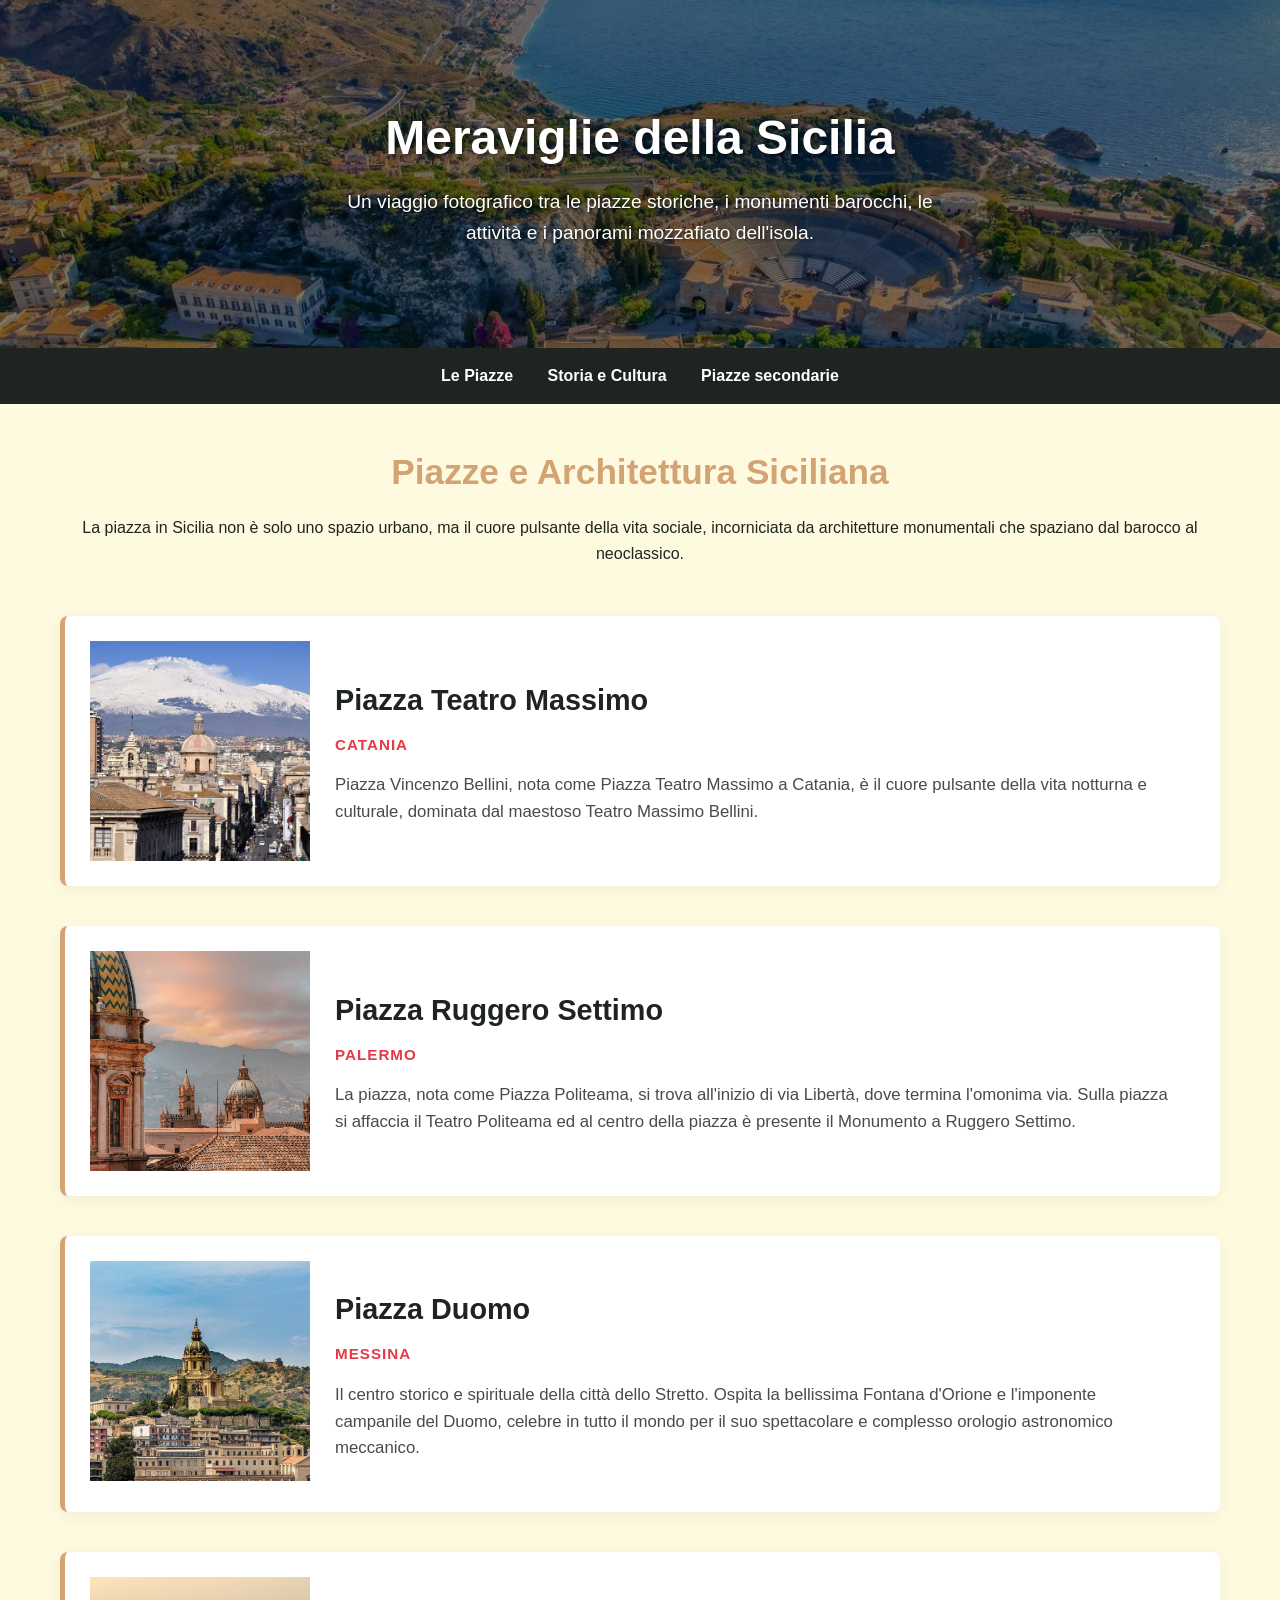
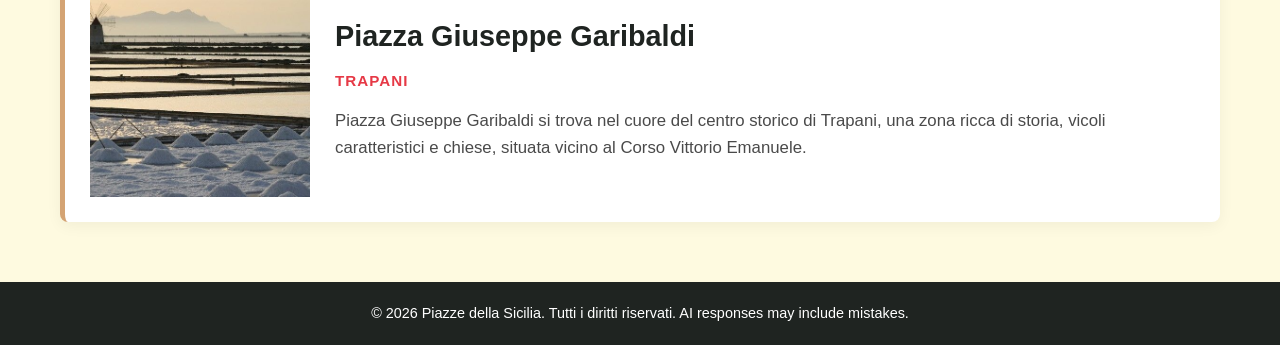
==== index.html @ 596068d9 "Initial commit" ====
<!DOCTYPE html>
<html lang="it">
<head>
    <meta charset="UTF-8">
    <meta name="viewport" content="width=device-width, initial-scale=1.0">
    <link rel="stylesheet" href="style.css">
    <title>Le Piazze e i Tesori della Sicilia</title>
</head>
<body>

    <header>
        <h1>Meraviglie della Sicilia</h1>
        <p>Un viaggio fotografico tra le piazze storiche, i monumenti barocchi, le attività e i panorami mozzafiato dell'isola.</p>
    </header>

    <nav>
        <a href="#piazze">Le Piazze</a>
        <a href="storia_cultura.html">Storia e Cultura</a>
        <a href="piazze_secondarie.html">Piazze secondarie</a>
    </nav>

    <div class="container">
        <section class="intro">
            <h2>Piazze e Architettura Siciliana</h2>
            <p>La piazza in Sicilia non è solo uno spazio urbano, ma il cuore pulsante della vita sociale, incorniciata da architetture monumentali che spaziano dal barocco al neoclassico.</p>
        </section>

        <ul class="places-list" id="piazze">
            <li class="place-item">
                <img src="img/catania.jpg" alt="Piazza Teatro Massimo a Catania" class="place-img">
                <div class="place-content">
                   <h3 class="place-title">Piazza Teatro Massimo</h3>
                   <p class="place-meta">
                     <a href="catania.html" class="meta-link">Catania</a>
                   </p>
                   <p class="place-desc">Piazza Vincenzo Bellini, nota come Piazza Teatro Massimo a Catania, è il cuore pulsante della vita notturna e culturale, dominata dal maestoso Teatro Massimo Bellini.</p>
                </div>
            </li>

            <li class="place-item">
                <img src="img/palermo.jpg" alt="Piazza Ruggero Settimo a Palermo" class="place-img">
                <div class="place-content">
                   <h3 class="place-title">Piazza Ruggero Settimo</h3>
                   <p class="place-meta">
                     <a href="palermo.html" class="meta-link">Palermo</a>
                   </p>
                   <p class="place-desc">La piazza, nota come Piazza Politeama, si trova all'inizio di via Libertà, dove termina l'omonima via. Sulla piazza si affaccia il Teatro Politeama ed al centro della piazza è presente il Monumento a Ruggero Settimo.</p>
                </div>   
            </li>

            <li class="place-item">
                <img src="img/messina.jpg" alt="Piazza Duomo a Messina" class="place-img">
                <div class="place-content">
                   <h3 class="place-title">Piazza Duomo</h3>
                   <p class="place-meta">
                     <a href="messina.html" class="meta-link">Messina</a>
                   </p>
                   <p class="place-desc">Il centro storico e spirituale della città dello Stretto. Ospita la bellissima Fontana d'Orione e l'imponente campanile del Duomo, celebre in tutto il mondo per il suo spettacolare e complesso orologio astronomico meccanico.</p>
                </div>   
            </li>

            <li class="place-item">
                <img src="img/trapani.jpg" alt="Piazza Giuseppe Garibaldi a Trapani" class="place-img">
                <div class="place-content">
                   <h3 class="place-title">Piazza Giuseppe Garibaldi</h3>
                   <p class="place-meta">
                      <a href="trapani.html" class="meta-link">Trapani</a>
                   </p>
                   <p class="place-desc">Piazza Giuseppe Garibaldi si trova nel cuore del centro storico di Trapani, una zona ricca di storia, vicoli caratteristici e chiese, situata vicino al Corso Vittorio Emanuele.</p>
                </div>   
            </li>
        </ul>
    </div>

    <footer>
        <p>&copy; 2026 Piazze della Sicilia. Tutti i diritti riservati. AI responses may include mistakes.</p>
    </footer>

</body>
</html>
---- style.css ----
:root {
    --primary: #d4a373;
    --secondary: #faedcd;
    --dark: #1f2421;
    --light: #fefae0;
    --accent: #e63946;
}

* {
    box-sizing: border-box;
    margin: 0;
    padding: 0;
    font-family: 'Segoe UI', Tahoma, Geneva, Verdana, sans-serif;
}

body {
    background-color: var(--light);
    color: var(--dark);
    line-height: 1.6;
}

header {
    background: linear-gradient(rgba(0,0,0,0.5), rgba(0,0,0,0.5)), url(img/11c6f266a83969be8e8ba2b69458337f.jpg) no-repeat center center/cover;
    color: white;
    text-align: center;
    padding: 100px 20px;
}

header h1 {
    font-size: 3rem;
    margin-bottom: 10px;
    text-shadow: 2px 2px 4px rgba(0,0,0,0.6);
}

header p {
    font-size: 1.2rem;
    max-width: 600px;
    margin: 0 auto;
    text-shadow: 1px 1px 3px rgba(0,0,0,0.6);
}

nav {
    background-color: var(--dark);
    padding: 15px;
    position: sticky;
    top: 0;
    z-index: 100;
    text-align: center;
}

nav a {
    color: white;
    text-decoration: none;
    margin: 0 15px;
    font-weight: bold;
    transition: color 0.3s;
}

nav a:hover {
    color: var(--primary);
}

.back-nav {
    background-color: var(--dark);
    padding: 12px;
    text-align: left;
    padding-left: 20px;
}

.back-nav a {
    color: white;
    text-decoration: none;
    font-weight: bold;
    font-size: 0.95rem;
    transition: color 0.3s;
}

.back-nav a:hover {
    color: var(--primary);
}

.container {
    max-width: 1200px;
    margin: 40px auto;
    padding: 0 20px;
}

.intro {
    text-align: center;
    margin-bottom: 50px;
}

.intro h2 {
    font-size: 2.2rem;
    color: var(--primary);
    margin-bottom: 15px;
}

footer {
    background-color: var(--dark);
    color: white;
    text-align: center;
    padding: 20px;
    margin-top: 60px;
    font-size: 0.9rem;
}

.places-list {
    list-style: none;
}

.place-item {
    background-color: white;
    border-radius: 8px;
    overflow: hidden;
    box-shadow: 0 4px 15px rgba(0,0,0,0.05);
    margin-bottom: 40px;
    padding: 25px;
    border-left: 5px solid var(--primary);
    display: flex;
    flex-direction: column;
}

.place-img {
    width: 100%;
    height: 180px; 
    object-fit: cover;
}

.place-content {
    padding: 25px;
    display: flex;
    flex-direction: column;
    justify-content: center; 
}

.place-title {
    font-size: 1.8rem;
    color: var(--dark);
    margin-bottom: 10px;
}

.place-meta {
    font-weight: bold;
    color: var(--accent);
    margin-bottom: 15px;
    font-size: 0.95rem;
    text-transform: uppercase;
    letter-spacing: 1px;
}

.place-meta a.meta-link {
    color: var(--accent);
    text-decoration: none;
    transition: opacity 0.3s;
}

.place-meta a.meta-link:hover {
    opacity: 0.8;
}

.place-desc {
    font-size: 1.05rem;
    color: #4a4a4a;
}

.main-showcase {
    background-color: white;
    padding: 30px;
    border-radius: 8px;
    box-shadow: 0 4px 15px rgba(0,0,0,0.05);
    margin-bottom: 50px;
    border-top: 5px solid var(--primary);
}

.main-showcase h2 {
    color: var(--dark);
    margin-bottom: 15px;
    font-size: 1.8rem;
}

.section-title {
    font-size: 2rem;
    color: var(--dark);
    text-align: center;
    margin-bottom: 30px;
    position: relative;
}

.section-title::after {
    content: '';
    display: block;
    width: 60px;
    height: 3px;
    background-color: var(--primary);
    margin: 10px auto 0;
}

.activities-grid {
    display: flex;
    flex-direction: column;
    gap: 25px;
}

.activity-card {
    background-color: white;
    border-radius: 8px;
    overflow: hidden;
    box-shadow: 0 4px 15px rgba(0,0,0,0.05);
    display: flex;
    flex-direction: column;
}

.activity-img {
    width: 100%;
    height: 200px;
    object-fit: cover;
}

.activity-info {
    padding: 20px;
}

.activity-tag {
    display: inline-block;
    background-color: var(--secondary);
    color: var(--dark);
    padding: 3px 8px;
    font-size: 0.8rem;
    font-weight: bold;
    border-radius: 4px;
    margin-bottom: 10px;
    text-transform: uppercase;
}

.activity-info h3 {
    font-size: 1.4rem;
    margin-bottom: 8px;
    color: var(--dark);
}

.activity-info p {
    color: #555;
    font-size: 0.95rem;
}

.intro-culture {
    background-color: white;
    padding: 35px;
    border-radius: 8px;
    box-shadow: 0 4px 15px rgba(0,0,0,0.05);
    margin-bottom: 50px;
    border-top: 5px solid var(--primary);
    text-align: center;
}

.intro-culture h2 {
    margin-bottom: 15px;
    color: var(--dark);
}

.timeline {
    position: relative;
    margin: 40px 0;
    padding-left: 30px;
    border-left: 4px solid var(--primary);
}

.timeline-item {
    position: relative;
    margin-bottom: 40px;
    background-color: white;
    padding: 25px;
    border-radius: 8px;
    box-shadow: 0 4px 15px rgba(0,0,0,0.05);
}

.timeline-item::before {
    content: '';
    position: absolute;
    left: -39px;
    top: 28px;
    background-color: var(--accent);
    width: 14px;
    height: 14px;
    border-radius: 50%;
    border: 3px solid white;
    box-shadow: 0 0 0 4px var(--secondary);
}

.timeline-era {
    display: inline-block;
    background-color: var(--secondary);
    color: var(--dark);
    padding: 4px 10px;
    font-size: 0.85rem;
    font-weight: bold;
    border-radius: 4px;
    margin-bottom: 10px;
    text-transform: uppercase;
}

.timeline-item h3 {
    font-size: 1.5rem;
    color: var(--dark);
}

.timeline-item p {
    color: #4a4a4a;
    font-size: 1.02rem;
}

.connection-box {
    margin-top: 15px;
    padding-top: 15px;
    border-top: 1px dashed #e0e0e0;
    font-size: 0.95rem;
    color: #777;
    font-style: italic;
}

.mb-15 {
    margin-bottom: 15px;
}

@media (min-width: 768px) {
    /* Layout orizzontale per le liste principali */
    .place-item {
        flex-direction: row; 
    }

    .place-img {
        width: 220px; 
        height: 220px; 
        flex-shrink: 0; 
    }

    /* Layout a griglia per le attività delle città */
    .activities-grid {
        display: grid;
        grid-template-columns: repeat(2, 1fr);
        gap: 30px;
    }
}
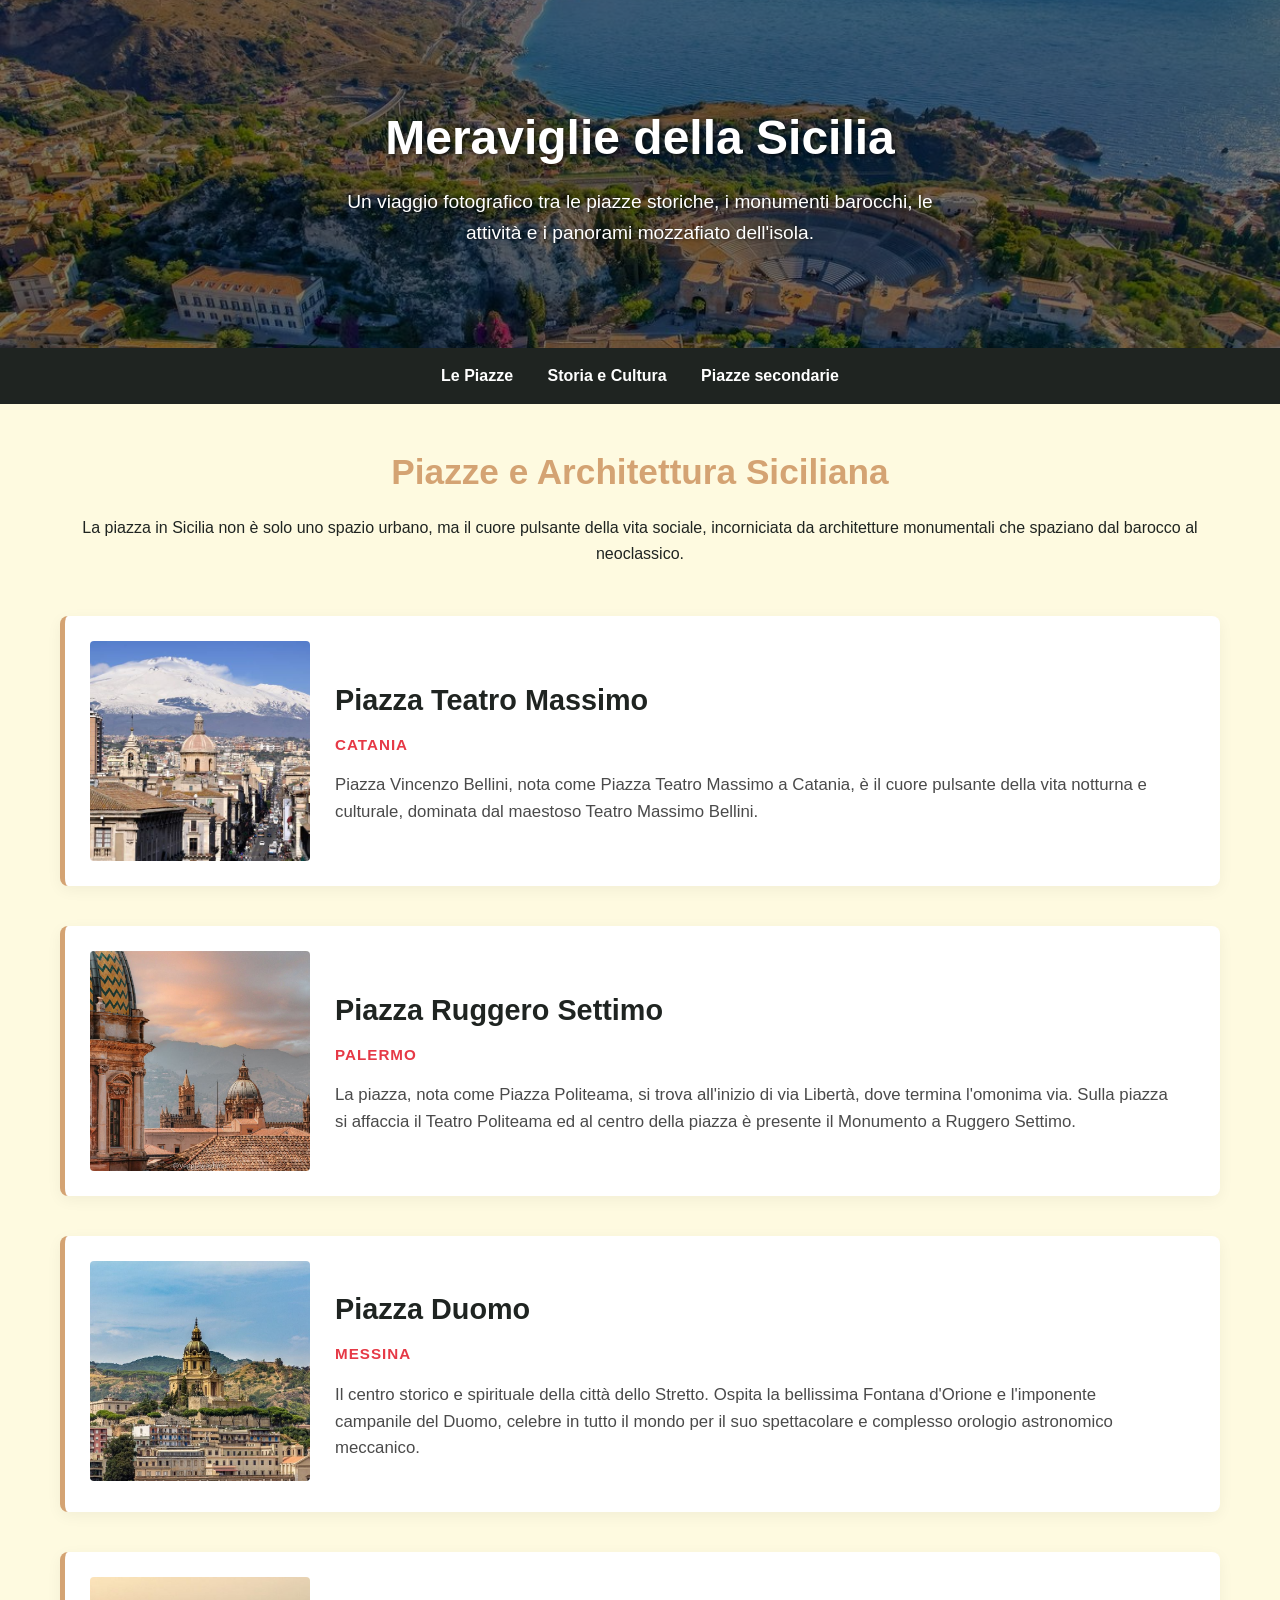
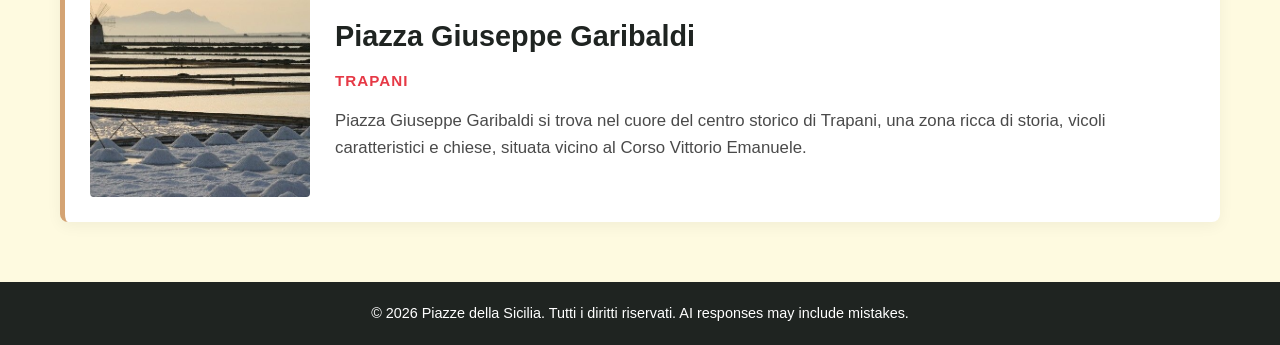
==== commit da25b0c5: "spostato link su intera card" ====
--- a/index.html
+++ b/index.html
@@ -27,47 +27,47 @@
 
         <ul class="places-list" id="piazze">
             <li class="place-item">
-                <img src="img/catania.jpg" alt="Piazza Teatro Massimo a Catania" class="place-img">
-                <div class="place-content">
-                   <h3 class="place-title">Piazza Teatro Massimo</h3>
-                   <p class="place-meta">
-                     <a href="catania.html" class="meta-link">Catania</a>
-                   </p>
-                   <p class="place-desc">Piazza Vincenzo Bellini, nota come Piazza Teatro Massimo a Catania, è il cuore pulsante della vita notturna e culturale, dominata dal maestoso Teatro Massimo Bellini.</p>
-                </div>
+                <a href="catania.html" class="card-link">
+                  <img src="img/catania.jpg" alt="Piazza Teatro Massimo a Catania" class="place-img">
+                    <div class="place-content">
+                      <h3 class="place-title">Piazza Teatro Massimo</h3>
+                      <p class="place-meta"><span class="meta-city">Catania</span></p>
+                      <p class="place-desc">Piazza Vincenzo Bellini, nota come Piazza Teatro Massimo a Catania, è il cuore pulsante della vita notturna e culturale, dominata dal maestoso Teatro Massimo Bellini.</p>
+                    </div>
+                </a>
             </li>
 
             <li class="place-item">
-                <img src="img/palermo.jpg" alt="Piazza Ruggero Settimo a Palermo" class="place-img">
-                <div class="place-content">
-                   <h3 class="place-title">Piazza Ruggero Settimo</h3>
-                   <p class="place-meta">
-                     <a href="palermo.html" class="meta-link">Palermo</a>
-                   </p>
-                   <p class="place-desc">La piazza, nota come Piazza Politeama, si trova all'inizio di via Libertà, dove termina l'omonima via. Sulla piazza si affaccia il Teatro Politeama ed al centro della piazza è presente il Monumento a Ruggero Settimo.</p>
-                </div>   
+                <a href="palermo.html" class="card-link">
+                  <img src="img/palermo.jpg" alt="Piazza Ruggero Settimo a Palermo" class="place-img">
+                    <div class="place-content">
+                     <h3 class="place-title">Piazza Ruggero Settimo</h3>
+                     <p class="place-meta"><span class="meta-city">Palermo</span></p>
+                     <p class="place-desc">La piazza, nota come Piazza Politeama, si trova all'inizio di via Libertà, dove termina l'omonima via. Sulla piazza si affaccia il Teatro Politeama ed al centro della piazza è presente il Monumento a Ruggero Settimo.</p>
+                    </div>   
+                </a>
             </li>
 
             <li class="place-item">
-                <img src="img/messina.jpg" alt="Piazza Duomo a Messina" class="place-img">
-                <div class="place-content">
-                   <h3 class="place-title">Piazza Duomo</h3>
-                   <p class="place-meta">
-                     <a href="messina.html" class="meta-link">Messina</a>
-                   </p>
-                   <p class="place-desc">Il centro storico e spirituale della città dello Stretto. Ospita la bellissima Fontana d'Orione e l'imponente campanile del Duomo, celebre in tutto il mondo per il suo spettacolare e complesso orologio astronomico meccanico.</p>
-                </div>   
+                <a href="messina.html" class="card-link">
+                   <img src="img/messina.jpg" alt="Piazza Duomo a Messina" class="place-img">
+                    <div class="place-content">
+                      <h3 class="place-title">Piazza Duomo</h3>
+                      <p class="place-meta"><span class="meta-city">Messina</span></p>
+                      <p class="place-desc">Il centro storico e spirituale della città dello Stretto. Ospita la bellissima Fontana d'Orione e l'imponente campanile del Duomo, celebre in tutto il mondo per il suo spettacolare e complesso orologio astronomico meccanico.</p>
+                    </div>   
+                </a>
             </li>
 
             <li class="place-item">
-                <img src="img/trapani.jpg" alt="Piazza Giuseppe Garibaldi a Trapani" class="place-img">
-                <div class="place-content">
-                   <h3 class="place-title">Piazza Giuseppe Garibaldi</h3>
-                   <p class="place-meta">
-                      <a href="trapani.html" class="meta-link">Trapani</a>
-                   </p>
-                   <p class="place-desc">Piazza Giuseppe Garibaldi si trova nel cuore del centro storico di Trapani, una zona ricca di storia, vicoli caratteristici e chiese, situata vicino al Corso Vittorio Emanuele.</p>
-                </div>   
+                <a href="trapani.html" class="card-link">
+                   <img src="img/trapani.jpg" alt="Piazza Giuseppe Garibaldi a Trapani" class="place-img">
+                    <div class="place-content">
+                      <h3 class="place-title">Piazza Giuseppe Garibaldi</h3>
+                      <p class="place-meta"><span class="meta-city">Trapani</span></p>
+                      <p class="place-desc">Piazza Giuseppe Garibaldi si trova nel cuore del centro storico di Trapani, una zona ricca di storia, vicoli caratteristici e chiese, situata vicino al Corso Vittorio Emanuele.</p>
+                    </div> 
+                </a> 
             </li>
         </ul>
     </div>
--- a/style.css
+++ b/style.css
@@ -110,15 +110,18 @@
 }
 
 .place-item {
-    background-color: white;
+background-color: white;
     border-radius: 8px;
     overflow: hidden;
     box-shadow: 0 4px 15px rgba(0,0,0,0.05);
     margin-bottom: 40px;
-    padding: 25px;
     border-left: 5px solid var(--primary);
-    display: flex;
-    flex-direction: column;
+    transition: transform 0.3s, box-shadow 0.3s; 
+}
+
+.place-item:hover {
+    transform: translateY(-4px);
+    box-shadow: 0 8px 25px rgba(0,0,0,0.1);
 }
 
 .place-img {
@@ -149,19 +152,27 @@
     letter-spacing: 1px;
 }
 
-.place-meta a.meta-link {
-    color: var(--accent);
-    text-decoration: none;
-    transition: opacity 0.3s;
-}
-
-.place-meta a.meta-link:hover {
-    opacity: 0.8;
-}
-
 .place-desc {
     font-size: 1.05rem;
     color: #4a4a4a;
+}
+
+.card-link {
+    text-decoration: none;
+    color: inherit; 
+    display: flex;
+    flex-direction: column; 
+    width: 100%;
+    height: 100%;
+    padding: 25px; 
+}
+
+.meta-city {
+    font-weight: bold;
+    color: var(--accent);
+    font-size: 0.95rem;
+    text-transform: uppercase;
+    letter-spacing: 1px;
 }
 
 .main-showcase {
@@ -324,8 +335,7 @@
 }
 
 @media (min-width: 768px) {
-    /* Layout orizzontale per le liste principali */
-    .place-item {
+    .card-link {
         flex-direction: row; 
     }
 
@@ -333,9 +343,9 @@
         width: 220px; 
         height: 220px; 
         flex-shrink: 0; 
+        border-radius: 4px;
     }
 
-    /* Layout a griglia per le attività delle città */
     .activities-grid {
         display: grid;
         grid-template-columns: repeat(2, 1fr);
